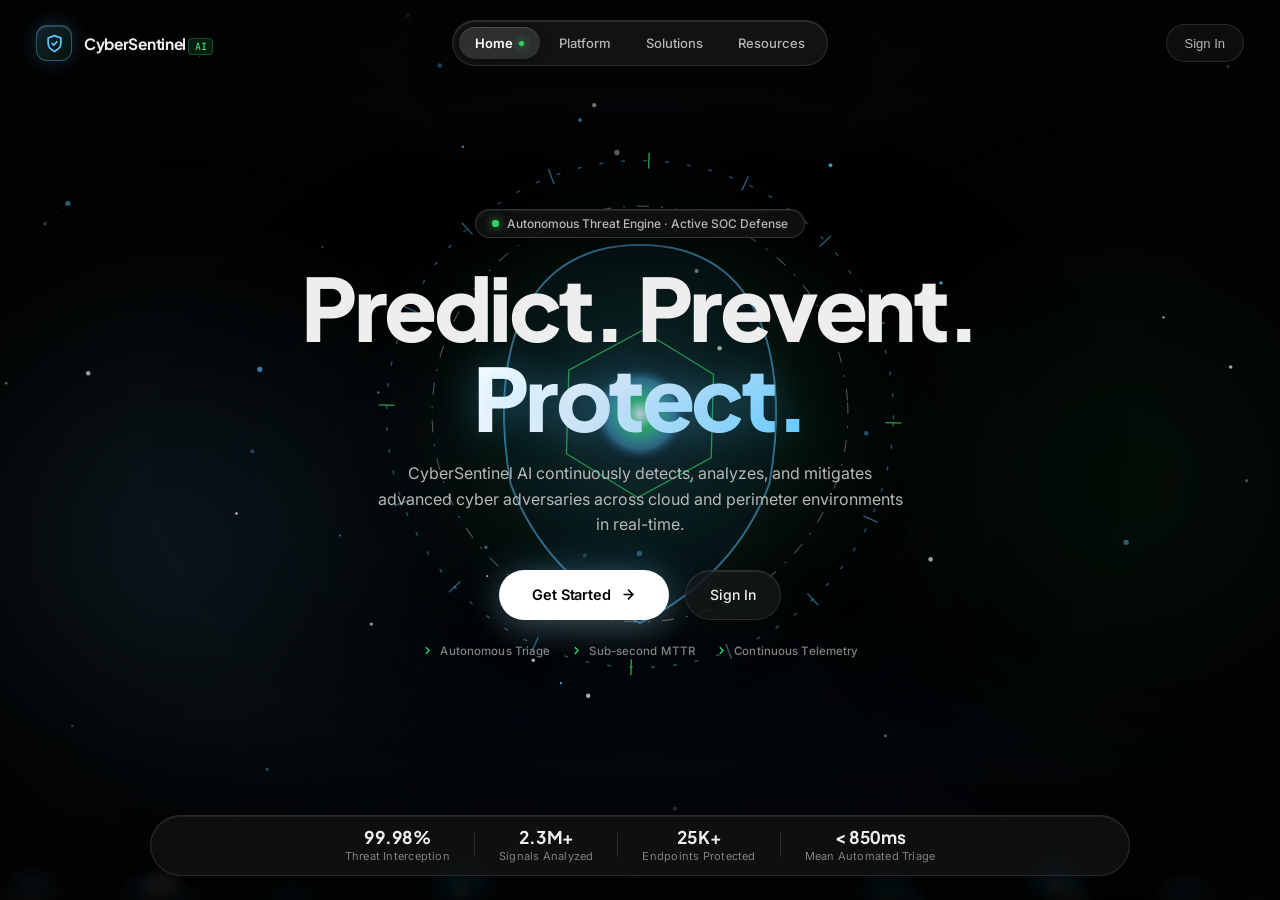
==== index.html @ 3a33cdf5 "Initial commit" ====
<!DOCTYPE html>
<html lang="en">
<head>
  <meta charset="UTF-8">
  <meta name="viewport" content="width=device-width, initial-scale=1.0, maximum-scale=1.0, user-scalable=no">
  <title>CyberSentinel AI — Autonomous Threat Protection</title>
  <meta name="description" content="CyberSentinel AI continuously detects, analyzes, and mitigates advanced cyber threats across cloud and perimeter infrastructure.">
  <link rel="preconnect" href="https://fonts.googleapis.com">
  <link rel="preconnect" href="https://fonts.gstatic.com" crossorigin>
  <link href="https://fonts.googleapis.com/css2?family=Inter:wght@300;400;500;600;700&family=JetBrains+Mono:wght@400;500;600&family=Plus+Jakarta+Sans:wght@600;700;800&display=swap" rel="stylesheet">
  <style>
    /* ============================================================
       CYBERSENTINEL AI — CINEMATIC LANDING PAGE
       Robotics Innovation Palette + Apple Glassmorphism + Neural Light Trails
       ============================================================ */
    *, *::before, *::after {
      box-sizing: border-box;
      margin: 0;
      padding: 0;
    }

    :root {
      /* Robotics Reference Palette */
      --black-hole: #020202;
      --matte-black: #151515;
      --charcoal: #404241;
      --trolley-grey: #818281;
      --super-silver: #EEEEEE;
      --neon-green: #2FD463;

      /* Cinematic Light Trails Accent */
      --electric-blue: #5CC8FF;
      --electric-cyan: #00D4FF;
      --pure-white: #FFFFFF;

      /* UI Tokens */
      --bg-deep: var(--black-hole);
      --text-primary: var(--super-silver);
      --text-secondary: #B5B8B5;
      --text-muted: var(--trolley-grey);

      --glass-surface: rgba(21, 21, 21, 0.65);
      --glass-surface-hover: rgba(35, 38, 36, 0.75);
      --glass-border: rgba(64, 66, 65, 0.55);
      --glass-border-hover: rgba(129, 130, 129, 0.45);
      --glass-highlight: inset 0 1px 0 0 rgba(255, 255, 255, 0.12);

      --font-sans: 'Inter', -apple-system, BlinkMacSystemFont, 'Segoe UI', Roboto, sans-serif;
      --font-display: 'Plus Jakarta Sans', 'Inter', -apple-system, sans-serif;
      --font-mono: 'JetBrains Mono', monospace;

      --ease-cinematic: cubic-bezier(0.16, 1, 0.3, 1);
    }

    /* STRICT SINGLE-VIEWPORT ENFORCEMENT */
    html {
      height: 100%;
      height: 100svh;
      height: 100dvh;
      overflow: hidden;
      background: var(--black-hole);
    }

    body {
      height: 100%;
      height: 100svh;
      height: 100dvh;
      width: 100vw;
      background: var(--black-hole);
      color: var(--text-primary);
      font-family: var(--font-sans);
      overflow: hidden;
      position: relative;
      -webkit-font-smoothing: antialiased;
      -moz-osx-font-smoothing: grayscale;
    }

    /* ============================================================
       CINEMATIC ATMOSPHERE & CANVAS
       ============================================================ */
    .bg-canvas-wrapper {
      position: fixed;
      inset: 0;
      width: 100vw;
      height: 100vh;
      height: 100dvh;
      pointer-events: none;
      z-index: 1;
      overflow: hidden;
    }

    /* Background Deep Gradient */
    .bg-gradient {
      position: absolute;
      inset: 0;
      background:
        radial-gradient(ellipse 90% 70% at 50% 115%, rgba(10, 24, 45, 0.75) 0%, transparent 70%),
        radial-gradient(ellipse 70% 50% at 50% -10%, rgba(15, 30, 48, 0.5) 0%, transparent 60%),
        var(--black-hole);
    }

    /* Atmospheric Light Flares */
    .orb-left {
      position: absolute;
      left: -12%;
      top: 25%;
      width: 650px;
      height: 650px;
      border-radius: 50%;
      background: radial-gradient(circle, rgba(92, 200, 255, 0.14) 0%, rgba(92, 200, 255, 0.03) 50%, transparent 70%);
      filter: blur(80px);
      animation: floatOrbLeft 16s ease-in-out infinite alternate;
      pointer-events: none;
    }

    .orb-right {
      position: absolute;
      right: -12%;
      top: 20%;
      width: 600px;
      height: 600px;
      border-radius: 50%;
      background: radial-gradient(circle, rgba(47, 212, 99, 0.09) 0%, rgba(47, 212, 99, 0.02) 50%, transparent 70%);
      filter: blur(90px);
      animation: floatOrbRight 18s ease-in-out infinite alternate;
      pointer-events: none;
    }

    .orb-center {
      position: absolute;
      left: 50%;
      top: 50%;
      transform: translate(-50%, -50%);
      width: 800px;
      height: 500px;
      border-radius: 50%;
      background: radial-gradient(ellipse, rgba(92, 200, 255, 0.08) 0%, rgba(10, 25, 45, 0.05) 50%, transparent 75%);
      filter: blur(80px);
      animation: pulseAura 8s ease-in-out infinite alternate;
      pointer-events: none;
    }

    @keyframes floatOrbLeft {
      0% { transform: translateY(0px) scale(1); }
      100% { transform: translateY(-40px) scale(1.1); }
    }
    @keyframes floatOrbRight {
      0% { transform: translateY(0px) scale(1); }
      100% { transform: translateY(50px) scale(1.08); }
    }
    @keyframes pulseAura {
      0% { opacity: 0.6; transform: translate(-50%, -50%) scale(0.95); }
      100% { opacity: 1; transform: translate(-50%, -50%) scale(1.05); }
    }

    #cinematic-canvas {
      position: absolute;
      inset: 0;
      width: 100%;
      height: 100%;
      z-index: 2;
    }

    .vignette-overlay {
      position: absolute;
      inset: 0;
      background: radial-gradient(ellipse 95% 85% at 50% 50%, transparent 40%, rgba(2, 2, 2, 0.8) 100%);
      pointer-events: none;
      z-index: 3;
    }

    .edge-fade-top {
      position: absolute;
      top: 0; left: 0; right: 0;
      height: 120px;
      background: linear-gradient(to bottom, rgba(2, 2, 2, 0.85) 0%, transparent 100%);
      pointer-events: none;
      z-index: 3;
    }

    .edge-fade-bottom {
      position: absolute;
      bottom: 0; left: 0; right: 0;
      height: 180px;
      background: linear-gradient(to top, rgba(2, 2, 2, 0.95) 0%, transparent 100%);
      pointer-events: none;
      z-index: 3;
    }

    /* ============================================================
       SINGLE VIEWPORT SHELL
       ============================================================ */
    .viewport-container {
      position: relative;
      height: 100vh;
      height: 100svh;
      height: 100dvh;
      display: flex;
      flex-direction: column;
      justify-content: space-between;
      z-index: 10;
      overflow: hidden;
      padding: 0;
    }

    /* ============================================================
       HEADER & APPLE-STYLE FROSTED GLASS PILL
       ============================================================ */
    .header {
      display: flex;
      align-items: center;
      justify-content: space-between;
      width: 100%;
      max-width: 1320px;
      margin: 0 auto;
      padding: 24px 36px 0;
      z-index: 30;
      flex-shrink: 0;
      animation: revealDown 0.85s var(--ease-cinematic) 0.15s forwards;
    }

    /* Left: Brand */
    .brand-container {
      display: flex;
      align-items: center;
      gap: 12px;
      text-decoration: none;
    }

    .brand-mark {
      width: 36px;
      height: 36px;
      border-radius: 11px;
      background: linear-gradient(135deg, rgba(92, 200, 255, 0.18), rgba(47, 212, 99, 0.08));
      border: 1px solid rgba(92, 200, 255, 0.35);
      display: flex;
      align-items: center;
      justify-content: center;
      color: var(--electric-blue);
      box-shadow: 0 0 20px rgba(92, 200, 255, 0.22), inset 0 1px 0 rgba(255, 255, 255, 0.15);
      transition: all 0.25s var(--ease-cinematic);
    }

    .brand-mark:hover {
      box-shadow: 0 0 28px rgba(92, 200, 255, 0.4), inset 0 1px 0 rgba(255, 255, 255, 0.25);
      transform: scale(1.05);
    }

    .brand-title {
      font-family: var(--font-display);
      font-size: 15.5px;
      font-weight: 700;
      letter-spacing: -0.02em;
      color: var(--super-silver);
    }

    .brand-badge {
      font-size: 10px;
      font-family: var(--font-mono);
      font-weight: 600;
      color: var(--neon-green);
      background: rgba(47, 212, 99, 0.12);
      border: 1px solid rgba(47, 212, 99, 0.3);
      padding: 1px 6px;
      border-radius: 4px;
      margin-left: 2px;
    }

    /* Center: Apple-Inspired Frosted Glass Pill (Ref. Screenshot 1) */
    .nav-pill-wrapper {
      position: absolute;
      left: 50%;
      transform: translateX(-50%);
    }

    .nav-pill {
      display: flex;
      align-items: center;
      gap: 3px;
      height: 46px;
      padding: 4px 6px;
      background: rgba(25, 27, 28, 0.65);
      border: 1px solid rgba(255, 255, 255, 0.12);
      border-radius: 999px;
      box-shadow: 0 16px 40px rgba(0, 0, 0, 0.55), inset 0 1px 0 rgba(255, 255, 255, 0.12);
      backdrop-filter: blur(28px) saturate(160%);
      -webkit-backdrop-filter: blur(28px) saturate(160%);
    }

    .nav-link {
      display: inline-flex;
      align-items: center;
      gap: 6px;
      padding: 8px 16px;
      border-radius: 999px;
      font-size: 13px;
      font-weight: 500;
      color: var(--text-secondary);
      text-decoration: none;
      transition: all 0.2s var(--ease-cinematic);
      cursor: pointer;
      white-space: nowrap;
    }

    .nav-link:hover {
      color: var(--super-silver);
      background: rgba(255, 255, 255, 0.06);
    }

    .nav-link.active {
      color: #FFFFFF;
      font-weight: 600;
      background: rgba(255, 255, 255, 0.12);
      box-shadow: inset 0 1px 0 rgba(255, 255, 255, 0.15), 0 2px 8px rgba(0, 0, 0, 0.35);
    }

    .nav-active-dot {
      width: 5px;
      height: 5px;
      border-radius: 50%;
      background: var(--neon-green);
      box-shadow: 0 0 8px var(--neon-green);
    }

    /* Right: Actions */
    .header-actions {
      display: flex;
      align-items: center;
      gap: 12px;
    }

    .btn-ghost-pill {
      display: inline-flex;
      align-items: center;
      gap: 7px;
      height: 38px;
      padding: 0 18px;
      background: rgba(255, 255, 255, 0.05);
      border: 1px solid var(--glass-border);
      border-radius: 999px;
      color: var(--text-secondary);
      font-size: 13px;
      font-weight: 500;
      cursor: pointer;
      transition: all 0.2s var(--ease-cinematic);
      backdrop-filter: blur(16px);
      -webkit-backdrop-filter: blur(16px);
    }

    .btn-ghost-pill:hover {
      background: rgba(255, 255, 255, 0.09);
      border-color: var(--glass-border-hover);
      color: var(--super-silver);
      transform: translateY(-1px);
    }

    .mobile-menu-btn {
      display: none;
      width: 40px;
      height: 40px;
      border-radius: 999px;
      background: rgba(255, 255, 255, 0.06);
      border: 1px solid var(--glass-border);
      color: var(--super-silver);
      align-items: center;
      justify-content: center;
      cursor: pointer;
    }

    /* ============================================================
       HERO COMPOSITION — CINEMATIC CENTERPIECE
       ============================================================ */
    .hero-container {
      flex: 1;
      display: flex;
      flex-direction: column;
      align-items: center;
      justify-content: center;
      text-align: center;
      padding: 0 24px;
      z-index: 25;
      position: relative;
      margin-top: -10px;
    }

    /* Status Badge */
    .status-badge {
      display: inline-flex;
      align-items: center;
      gap: 8px;
      padding: 6px 16px;
      background: rgba(21, 21, 21, 0.72);
      border: 1px solid rgba(64, 66, 65, 0.7);
      border-radius: 999px;
      font-size: 12px;
      font-weight: 500;
      color: var(--text-secondary);
      backdrop-filter: blur(20px);
      -webkit-backdrop-filter: blur(20px);
      margin-bottom: 24px;
      box-shadow: 0 6px 20px rgba(0, 0, 0, 0.4), inset 0 1px 0 rgba(255, 255, 255, 0.08);
      animation: revealUp 0.8s var(--ease-cinematic) 0.3s forwards;
    }

    .pulse-dot {
      width: 6.5px;
      height: 6.5px;
      border-radius: 50%;
      background: var(--neon-green);
      box-shadow: 0 0 10px var(--neon-green);
      animation: pulseGlow 2.2s infinite ease-in-out;
    }

    @keyframes pulseGlow {
      0%, 100% { transform: scale(1); opacity: 0.85; box-shadow: 0 0 8px var(--neon-green); }
      50% { transform: scale(1.35); opacity: 1; box-shadow: 0 0 16px var(--neon-green), 0 0 24px var(--neon-green); }
    }

    /* Main Display Headline */
    .hero-headline {
      font-family: var(--font-display);
      font-size: clamp(48px, 6.8vw, 92px);
      font-weight: 800;
      line-height: 1.04;
      letter-spacing: -0.04em;
      color: var(--super-silver);
      margin-bottom: 18px;
      text-wrap: balance;
      max-width: 960px;
    }

    .hero-headline .line-1 {
      display: block;
      animation: revealUp 0.9s var(--ease-cinematic) 0.42s forwards;
    }

    .hero-headline .line-2 {
      display: block;
      animation: revealUp 0.9s var(--ease-cinematic) 0.54s forwards;
    }

    .hero-headline .accent-word {
      background: linear-gradient(135deg, #FFFFFF 10%, #D8E6F5 45%, var(--electric-blue) 100%);
      -webkit-background-clip: text;
      background-clip: text;
      -webkit-text-fill-color: transparent;
      text-shadow: 0 0 40px rgba(92, 200, 255, 0.35);
    }

    /* Subheading */
    .hero-subhead {
      font-size: clamp(14px, 1.25vw, 17px);
      font-weight: 400;
      line-height: 1.6;
      color: var(--text-secondary);
      max-width: 540px;
      margin-bottom: 32px;
      animation: revealUp 0.85s var(--ease-cinematic) 0.68s forwards;
    }

    /* CTA Group */
    .hero-cta-group {
      display: flex;
      align-items: center;
      gap: 16px;
      animation: revealUp 0.85s var(--ease-cinematic) 0.8s forwards;
    }

    .btn-cta-primary {
      display: inline-flex;
      align-items: center;
      gap: 10px;
      height: 50px;
      padding: 0 32px;
      background: #FFFFFF;
      color: var(--black-hole);
      font-family: var(--font-sans);
      font-size: 14.5px;
      font-weight: 600;
      letter-spacing: -0.01em;
      border: 1px solid rgba(255, 255, 255, 0.9);
      border-radius: 999px;
      cursor: pointer;
      box-shadow: 0 10px 32px rgba(255, 255, 255, 0.15), 0 0 40px rgba(92, 200, 255, 0.25);
      transition: all 0.24s var(--ease-cinematic);
      text-decoration: none;
    }

    .btn-cta-primary:hover {
      transform: translateY(-2px) scale(1.02);
      box-shadow: 0 14px 44px rgba(255, 255, 255, 0.25), 0 0 50px rgba(92, 200, 255, 0.45);
    }

    .btn-cta-primary .arrow-icon {
      width: 15px;
      height: 15px;
      transition: transform 0.2s ease;
    }
    .btn-cta-primary:hover .arrow-icon {
      transform: translateX(4px);
    }

    .btn-cta-secondary {
      display: inline-flex;
      align-items: center;
      gap: 8px;
      height: 50px;
      padding: 0 24px;
      background: rgba(25, 27, 28, 0.65);
      color: var(--super-silver);
      font-family: var(--font-sans);
      font-size: 14px;
      font-weight: 500;
      border: 1px solid var(--glass-border);
      border-radius: 999px;
      cursor: pointer;
      backdrop-filter: blur(20px);
      -webkit-backdrop-filter: blur(20px);
      box-shadow: inset 0 1px 0 rgba(255, 255, 255, 0.1);
      transition: all 0.24s var(--ease-cinematic);
      text-decoration: none;
    }

    .btn-cta-secondary:hover {
      background: rgba(45, 48, 47, 0.8);
      border-color: var(--glass-border-hover);
      color: #FFFFFF;
      transform: translateY(-1px);
    }

    /* Sub-pills (inspired by Neural Pathway ref: > Strategic partner > Long term) */
    .hero-features-row {
      display: flex;
      align-items: center;
      gap: 20px;
      margin-top: 24px;
      animation: revealUp 0.85s var(--ease-cinematic) 0.92s forwards;
    }

    .feature-chip {
      display: flex;
      align-items: center;
      gap: 6px;
      font-size: 11.5px;
      color: var(--trolley-grey);
      font-weight: 500;
      letter-spacing: 0.01em;
    }

    .feature-chip svg {
      color: var(--neon-green);
      flex-shrink: 0;
    }

    /* ============================================================
       BOTTOM METRICS BAR (Integrated into First Screen)
       ============================================================ */
    .metrics-bar {
      width: calc(100% - 72px);
      max-width: 980px;
      margin: 0 auto 24px;
      display: flex;
      align-items: center;
      justify-content: center;
      padding: 12px 24px;
      background: rgba(21, 21, 21, 0.68);
      border: 1px solid var(--glass-border);
      border-radius: 999px;
      backdrop-filter: blur(28px) saturate(150%);
      -webkit-backdrop-filter: blur(28px) saturate(150%);
      z-index: 25;
      box-shadow: inset 0 1px 0 rgba(255, 255, 255, 0.08), 0 8px 32px rgba(0, 0, 0, 0.55);
      animation: revealUp 0.85s var(--ease-cinematic) 1.02s forwards;
      flex-shrink: 0;
    }

    .metric-item {
      display: flex;
      flex-direction: column;
      align-items: center;
      padding: 0 24px;
    }

    .metric-value {
      font-family: var(--font-display);
      font-size: 17.5px;
      font-weight: 700;
      letter-spacing: -0.02em;
      color: var(--super-silver);
      line-height: 1.1;
      margin-bottom: 2px;
      font-feature-settings: "tnum";
    }

    .metric-label {
      font-size: 11px;
      font-weight: 400;
      color: var(--trolley-grey);
      letter-spacing: 0.02em;
    }

    .metric-divider {
      width: 1px;
      height: 24px;
      background: rgba(64, 66, 65, 0.6);
      flex-shrink: 0;
    }

    /* ============================================================
       MOBILE DRAWER
       ============================================================ */
    .mobile-nav-sheet {
      position: fixed;
      top: 76px;
      left: 16px;
      right: 16px;
      background: rgba(18, 20, 22, 0.96);
      border: 1px solid var(--glass-border-hover);
      border-radius: 20px;
      padding: 20px;
      display: none;
      flex-direction: column;
      gap: 12px;
      z-index: 100;
      box-shadow: 0 20px 48px rgba(0, 0, 0, 0.9);
      backdrop-filter: blur(40px);
      -webkit-backdrop-filter: blur(40px);
    }

    .mobile-nav-sheet.open {
      display: flex;
      animation: slideDown 0.22s var(--ease-cinematic);
    }

    .mobile-nav-link {
      font-size: 15px;
      font-weight: 500;
      color: var(--text-secondary);
      text-decoration: none;
      padding: 8px 0;
      border-bottom: 1px solid rgba(255, 255, 255, 0.06);
      transition: color 0.15s;
    }
    .mobile-nav-link:hover { color: #FFFFFF; }
    .mobile-nav-link:last-of-type { border-bottom: none; }

    /* ============================================================
       AUTH MODAL (ROBOTICS PALETTE)
       ============================================================ */
    .modal-overlay {
      position: fixed;
      inset: 0;
      background: rgba(2, 2, 2, 0.78);
      backdrop-filter: blur(20px);
      -webkit-backdrop-filter: blur(20px);
      z-index: 999;
      display: flex;
      align-items: center;
      justify-content: center;
      padding: 20px;
      opacity: 0;
      pointer-events: none;
      transition: opacity 0.25s var(--ease-cinematic);
    }

    .modal-overlay.open {
      opacity: 1;
      pointer-events: all;
    }

    .auth-card {
      width: 100%;
      max-width: 440px;
      background: rgba(21, 21, 21, 0.94);
      border: 1px solid rgba(64, 66, 65, 0.85);
      border-radius: 24px;
      padding: 32px 34px;
      box-shadow: 0 36px 90px rgba(0, 0, 0, 0.9), inset 0 1px 0 rgba(255, 255, 255, 0.12);
      backdrop-filter: blur(40px);
      -webkit-backdrop-filter: blur(40px);
      transform: scale(0.96) translateY(12px);
      transition: transform 0.25s var(--ease-cinematic);
      position: relative;
    }

    .modal-overlay.open .auth-card {
      transform: scale(1) translateY(0);
    }

    .modal-close-btn {
      position: absolute;
      top: 18px;
      right: 18px;
      width: 32px;
      height: 32px;
      border-radius: 50%;
      background: rgba(255, 255, 255, 0.05);
      border: 1px solid var(--glass-border);
      color: var(--trolley-grey);
      display: flex;
      align-items: center;
      justify-content: center;
      cursor: pointer;
      font-size: 15px;
      transition: all 0.2s;
    }

    .modal-close-btn:hover {
      background: rgba(255, 255, 255, 0.12);
      color: #FFFFFF;
    }

    .auth-header {
      text-align: center;
      margin-bottom: 22px;
    }

    .auth-logo-mark {
      width: 46px;
      height: 46px;
      border-radius: 14px;
      background: linear-gradient(135deg, rgba(92, 200, 255, 0.2), rgba(47, 212, 99, 0.1));
      border: 1px solid rgba(92, 200, 255, 0.35);
      display: flex;
      align-items: center;
      justify-content: center;
      color: var(--electric-blue);
      margin: 0 auto 14px;
      box-shadow: 0 0 24px rgba(92, 200, 255, 0.25);
    }

    .auth-title {
      font-family: var(--font-display);
      font-size: 19px;
      font-weight: 700;
      letter-spacing: -0.02em;
      color: var(--super-silver);
      margin-bottom: 4px;
    }

    .auth-subtitle {
      font-size: 12.5px;
      color: var(--trolley-grey);
    }

    .role-segmented-box {
      display: grid;
      grid-template-columns: 1fr 1fr 1fr;
      gap: 3px;
      background: rgba(2, 2, 2, 0.65);
      border: 1px solid var(--glass-border);
      border-radius: 12px;
      padding: 3px;
      margin-bottom: 18px;
    }

    .role-btn {
      padding: 8px 4px;
      background: transparent;
      border: none;
      border-radius: 9px;
      color: var(--trolley-grey);
      font-size: 12px;
      font-weight: 500;
      cursor: pointer;
      font-family: inherit;
      transition: all 0.18s;
      text-align: center;
    }

    .role-btn.active {
      background: rgba(255, 255, 255, 0.1);
      color: var(--super-silver);
      font-weight: 600;
      box-shadow: 0 2px 8px rgba(0, 0, 0, 0.4), inset 0 1px 0 rgba(255, 255, 255, 0.12);
    }

    .input-field-group {
      margin-bottom: 14px;
    }

    .input-label {
      display: block;
      font-size: 11px;
      font-weight: 600;
      text-transform: uppercase;
      letter-spacing: 0.06em;
      color: var(--trolley-grey);
      margin-bottom: 6px;
    }

    .text-input {
      width: 100%;
      padding: 11px 14px;
      background: rgba(2, 2, 2, 0.65);
      border: 1px solid var(--glass-border);
      border-radius: 10px;
      color: var(--super-silver);
      font-size: 13px;
      font-family: inherit;
      outline: none;
      transition: all 0.2s;
    }

    .text-input:focus {
      border-color: var(--neon-green);
      box-shadow: 0 0 0 1px rgba(47, 212, 99, 0.35);
    }

    .auth-error-box {
      display: none;
      background: rgba(239, 68, 68, 0.12);
      border: 1px solid rgba(239, 68, 68, 0.35);
      border-radius: 10px;
      padding: 10px 14px;
      font-size: 12px;
      color: #FCA5A5;
      margin-bottom: 14px;
      line-height: 1.45;
      text-align: left;
    }

    .btn-auth-submit {
      width: 100%;
      height: 48px;
      background: #FFFFFF;
      color: var(--black-hole);
      font-family: var(--font-sans);
      font-size: 14px;
      font-weight: 600;
      border: none;
      border-radius: 11px;
      cursor: pointer;
      box-shadow: 0 8px 24px rgba(255, 255, 255, 0.12);
      transition: all 0.22s var(--ease-cinematic);
      display: flex;
      align-items: center;
      justify-content: center;
      gap: 8px;
      margin-top: 4px;
    }

    .btn-auth-submit:hover:not(:disabled) {
      transform: translateY(-1px);
      box-shadow: 0 12px 32px rgba(255, 255, 255, 0.22);
    }

    .btn-auth-submit:disabled {
      opacity: 0.6;
      cursor: not-allowed;
    }

    /* ============================================================
       ANIMATION HELPERS
       ============================================================ */
    @keyframes revealUp {
      from { opacity: 0; transform: translateY(18px); }
      to { opacity: 1; transform: translateY(0); }
    }

    @keyframes revealDown {
      from { opacity: 0; transform: translateY(-14px); }
      to { opacity: 1; transform: translateY(0); }
    }

    /* Responsive adjustments strictly keeping single viewport */
    @media (max-width: 900px) {
      .header { padding: 18px 20px 0; }
      .nav-pill-wrapper { display: none; }
      .mobile-menu-btn { display: flex; }
      .hero-features-row { display: none; }
      .metrics-bar { width: calc(100% - 32px); bottom: 16px; padding: 10px 16px; }
      .metric-value { font-size: 15px; }
      .metric-label { font-size: 10px; }
    }

    @media (max-height: 700px) {
      .hero-headline { margin-bottom: 12px; }
      .hero-subhead { margin-bottom: 20px; }
      .status-badge { margin-bottom: 14px; }
      .metrics-bar { margin-bottom: 14px; padding: 8px 16px; }
      .hero-features-row { display: none; }
    }

    @media (prefers-reduced-motion: reduce) {
      *, *::before, *::after {
        animation-duration: 0.01ms !important;
        animation-iteration-count: 1 !important;
        transition-duration: 0.01ms !important;
      }
    }
  </style>
</head>
<body>

  <!-- ============================================================
       CINEMATIC ATMOSPHERE & LIGHT TRAILS CANVAS
       ============================================================ -->
  <div class="bg-canvas-wrapper" aria-hidden="true">
    <div class="bg-gradient"></div>
    <div class="orb-left"></div>
    <div class="orb-right"></div>
    <div class="orb-center"></div>
    <canvas id="cinematic-canvas"></canvas>
    <div class="vignette-overlay"></div>
    <div class="edge-fade-top"></div>
    <div class="edge-fade-bottom"></div>
  </div>

  <!-- ============================================================
       SINGLE VIEWPORT SHELL (100svh / 100dvh)
       ============================================================ -->
  <div class="viewport-container">

    <!-- HEADER / APPLE-STYLE FROSTED GLASS PILL -->
    <header class="header" role="banner">
      <!-- Brand -->
      <a href="index.html" class="brand-container" aria-label="CyberSentinel AI Home">
        <div class="brand-mark" aria-hidden="true">
          <svg width="19" height="19" viewBox="0 0 24 24" fill="none" stroke="currentColor" stroke-width="2.2" stroke-linecap="round" stroke-linejoin="round">
            <path d="M12 22s8-4 8-10V5l-8-3-8 3v7c0 6 8 10 8 10z"/>
            <path d="m9 12 2 2 4-4"/>
          </svg>
        </div>
        <span class="brand-title">CyberSentinel<span class="brand-badge">AI</span></span>
      </a>

      <!-- Center Nav Pill (Ref. Screenshot 1) -->
      <div class="nav-pill-wrapper" aria-label="Main Navigation">
        <nav class="nav-pill">
          <a class="nav-link active" href="index.html">
            <span>Home</span>
            <span class="nav-active-dot"></span>
          </a>
          <a class="nav-link" href="#" onclick="openAuthModal('analyst'); return false;">Platform</a>
          <a class="nav-link" href="#" onclick="openAuthModal('analyst'); return false;">Solutions</a>
          <a class="nav-link" href="#" onclick="openAuthModal('analyst'); return false;">Resources</a>
        </nav>
      </div>

      <!-- Right Action -->
      <div class="header-actions">
        <button class="btn-ghost-pill" onclick="openAuthModal('analyst')" id="header-signin-btn">
          Sign In
        </button>
        <button class="mobile-menu-btn" id="mobile-menu-btn" onclick="toggleMobileNav()" aria-label="Toggle navigation" aria-expanded="false">
          <svg width="18" height="18" viewBox="0 0 24 24" fill="none" stroke="currentColor" stroke-width="2" stroke-linecap="round" stroke-linejoin="round">
            <line x1="4" y1="12" x2="20" y2="12"/><line x1="4" y1="6" x2="20" y2="6"/><line x1="4" y1="18" x2="20" y2="18"/>
          </svg>
        </button>
      </div>
    </header>

    <!-- Mobile Navigation Sheet -->
    <div class="mobile-nav-sheet" id="mobile-nav" role="navigation" aria-label="Mobile Navigation">
      <a class="mobile-nav-link" href="index.html">Home</a>
      <a class="mobile-nav-link" href="#" onclick="openAuthModal('analyst'); closeMobileNav(); return false;">Platform</a>
      <a class="mobile-nav-link" href="#" onclick="openAuthModal('analyst'); closeMobileNav(); return false;">Solutions</a>
      <a class="mobile-nav-link" href="#" onclick="openAuthModal('analyst'); closeMobileNav(); return false;">Resources</a>
      <button class="btn-cta-primary" style="width:100%; justify-content:center; margin-top:8px;" onclick="openAuthModal('analyst'); closeMobileNav();">Sign In</button>
    </div>

    <!-- ============================================================
         HERO SECTION (Strictly within first screen)
         ============================================================ -->
    <main class="hero-container" aria-label="Hero">
      <!-- Status Badge -->
      <div class="status-badge" role="status">
        <span class="pulse-dot" aria-hidden="true"></span>
        <span>Autonomous Threat Engine · Active SOC Defense</span>
      </div>

      <!-- Headline -->
      <h1 class="hero-headline">
        <span class="line-1">Predict. Prevent.</span>
        <span class="line-2"><span class="accent-word">Protect.</span></span>
      </h1>

      <!-- Description -->
      <p class="hero-subhead">
        CyberSentinel AI continuously detects, analyzes, and mitigates advanced cyber adversaries across cloud and perimeter environments in real-time.
      </p>

      <!-- CTA Buttons -->
      <div class="hero-cta-group">
        <button class="btn-cta-primary" onclick="openAuthModal('analyst')" id="hero-cta-btn" aria-label="Get started with CyberSentinel AI">
          <span>Get Started</span>
          <svg class="arrow-icon" viewBox="0 0 24 24" fill="none" stroke="currentColor" stroke-width="2.5" stroke-linecap="round" stroke-linejoin="round" aria-hidden="true">
            <line x1="5" y1="12" x2="19" y2="12"/><polyline points="12 5 19 12 12 19"/>
          </svg>
        </button>

        <button class="btn-cta-secondary" onclick="openAuthModal('analyst')" id="hero-signin-btn">
          Sign In
        </button>
      </div>

      <!-- Robotics-Inspired Features Pill Row (Ref Screenshot 4) -->
      <div class="hero-features-row" aria-hidden="true">
        <div class="feature-chip">
          <svg width="13" height="13" viewBox="0 0 24 24" fill="none" stroke="currentColor" stroke-width="2.5"><polyline points="9 18 15 12 9 6"/></svg>
          <span>Autonomous Triage</span>
        </div>
        <div class="feature-chip">
          <svg width="13" height="13" viewBox="0 0 24 24" fill="none" stroke="currentColor" stroke-width="2.5"><polyline points="9 18 15 12 9 6"/></svg>
          <span>Sub-second MTTR</span>
        </div>
        <div class="feature-chip">
          <svg width="13" height="13" viewBox="0 0 24 24" fill="none" stroke="currentColor" stroke-width="2.5"><polyline points="9 18 15 12 9 6"/></svg>
          <span>Continuous Telemetry</span>
        </div>
      </div>
    </main>

    <!-- ============================================================
         BOTTOM METRICS BAR (Integrated into First Screen)
         ============================================================ -->
    <div class="metrics-bar" role="region" aria-label="Platform metrics">
      <div class="metric-item">
        <div class="metric-value">99.98%</div>
        <div class="metric-label">Threat Interception</div>
      </div>
      <div class="metric-divider" aria-hidden="true"></div>
      <div class="metric-item">
        <div class="metric-value">2.3M+</div>
        <div class="metric-label">Signals Analyzed</div>
      </div>
      <div class="metric-divider" aria-hidden="true"></div>
      <div class="metric-item">
        <div class="metric-value">25K+</div>
        <div class="metric-label">Endpoints Protected</div>
      </div>
      <div class="metric-divider" aria-hidden="true"></div>
      <div class="metric-item">
        <div class="metric-value">&lt; 850ms</div>
        <div class="metric-label">Mean Automated Triage</div>
      </div>
    </div>

  </div>

  <!-- ============================================================
       AUTHENTICATION MODAL DIALOG (Starts Closed)
       ============================================================ -->
  <div class="modal-overlay" id="auth-modal" onclick="closeAuthModalOnBackdrop(event)" role="dialog" aria-modal="true" aria-labelledby="modal-title">
    <div class="auth-card" onclick="event.stopPropagation()">
      <button class="modal-close-btn" onclick="closeAuthModal()" aria-label="Close dialog">✕</button>

      <div class="auth-header">
        <div class="auth-logo-mark">
          <svg width="22" height="22" viewBox="0 0 24 24" fill="none" stroke="currentColor" stroke-width="2.2" stroke-linecap="round" stroke-linejoin="round">
            <path d="M12 22s8-4 8-10V5l-8-3-8 3v7c0 6 8 10 8 10z"/>
            <path d="m9 12 2 2 4-4"/>
          </svg>
        </div>
        <h2 class="auth-title" id="modal-title">Security Console</h2>
        <p class="auth-subtitle">Select authorization role to launch SOC</p>
      </div>

      <!-- Role selector -->
      <div class="role-segmented-box" role="radiogroup" aria-label="Authorization Role">
        <button type="button" class="role-btn active" id="role-analyst" onclick="selectRole('analyst')" role="radio" aria-checked="true">Lead Analyst</button>
        <button type="button" class="role-btn" id="role-admin" onclick="selectRole('admin')" role="radio" aria-checked="false">Security Admin</button>
        <button type="button" class="role-btn" id="role-auditor" onclick="selectRole('auditor')" role="radio" aria-checked="false">Auditor</button>
      </div>

      <!-- Error box -->
      <div class="auth-error-box" id="auth-error" role="alert"></div>

      <!-- Form -->
      <form id="auth-form" onsubmit="event.preventDefault(); handleLogin();">
        <div class="input-field-group">
          <label class="input-label" for="email">Security Identity</label>
          <input type="email" id="email" class="text-input" value="sarah.chen@cybersentinel.ai" autocomplete="email" required>
        </div>

        <div class="input-field-group">
          <label class="input-label" for="password">Session Key</label>
          <input type="password" id="password" class="text-input" value="Password123!" autocomplete="current-password" required>
        </div>

        <button type="submit" class="btn-auth-submit" id="login-btn">
          <span id="btn-text">Enter Security Command Center</span>
          <svg width="15" height="15" viewBox="0 0 24 24" fill="none" stroke="currentColor" stroke-width="2.5" stroke-linecap="round" stroke-linejoin="round">
            <line x1="5" y1="12" x2="19" y2="12"/><polyline points="12 5 19 12 12 19"/>
          </svg>
        </button>

        <div style="margin-top:14px; text-align:center;">
          <button type="button" onclick="quickDemoLaunch()" style="background:transparent; border:none; color:#2FD463; font-size:12.5px; font-weight:500; cursor:pointer; text-decoration:underline; opacity:0.9; padding:4px 8px; transition:opacity 0.2s;" onmouseover="this.style.opacity='1'" onmouseout="this.style.opacity='0.9'">
            ⚡ Instant 1-Click Launch (Bypass Gateway Check)
          </button>
        </div>
      </form>
    </div>
  </div>

  <!-- API JS -->
  <script src="js/api.js"></script>

  <!-- ============================================================
       CINEMATIC ANIMATION ENGINE (Light Trails + Centerpiece)
       ============================================================ -->
  <script>
    /* ------------------------------------------------------------
       CANVAS: High-Energy Flowing Light Trails & Cybersecurity Core
       ------------------------------------------------------------ */
    const canvas = document.getElementById('cinematic-canvas');
    const ctx = canvas.getContext('2d', { alpha: true });
    let W = 0, H = 0;
    let animId = null;
    let frame = 0;

    const mouse = { x: 0, y: 0, lx: 0, ly: 0 };
    window.addEventListener('mousemove', (e) => {
      mouse.x = (e.clientX / window.innerWidth - 0.5) * 2;
      mouse.y = (e.clientY / window.innerHeight - 0.5) * 2;
    });

    function resize() {
      W = canvas.width = window.innerWidth;
      H = canvas.height = window.innerHeight;
    }
    window.addEventListener('resize', resize);
    resize();

    /* ---- Dynamic Flowing Light Trails (Neural Pathway Ref) ---- */
    class RadiantTrail {
      constructor(index) {
        this.index = index;
        this.reset(true);
      }

      reset(init = false) {
        // Trajectories: curving up and across like energetic light arcs
        const side = Math.random() < 0.5 ? -1 : 1;
        this.startX = W * 0.5 + side * (W * 0.15 + Math.random() * W * 0.4);
        this.startY = H * 1.05;
        this.x = this.startX;
        this.y = this.startY;

        // Velocity vector pointing inwards and upwards
        const targetX = W * 0.5 + (Math.random() - 0.5) * W * 0.5;
        const targetY = H * (0.05 + Math.random() * 0.45);
        const dx = targetX - this.startX;
        const dy = targetY - this.startY;
        const dist = Math.sqrt(dx * dx + dy * dy) || 1;

        this.speed = 4.2 + Math.random() * 4.8;
        this.vx = (dx / dist) * this.speed;
        this.vy = (dy / dist) * this.speed;

        // Wave curve harmonics
        this.waveFreq = 0.015 + Math.random() * 0.02;
        this.waveAmp = (Math.random() - 0.5) * 2.8;
        this.phase = Math.random() * Math.PI * 2;

        this.history = [];
        this.maxHistory = Math.floor(45 + Math.random() * 55);
        this.life = init ? Math.floor(Math.random() * 120) : 0;
        this.maxLife = 140 + Math.random() * 100;

        this.width = 2.4 + Math.random() * 2.8;

        // Color tone: Luminous white core with electric cyan/blue halo
        const rand = Math.random();
        if (rand < 0.45) {
          this.color = [92, 200, 255]; // Electric blue
        } else if (rand < 0.8) {
          this.color = [0, 212, 255];  // Cyan
        } else {
          this.color = [255, 255, 255]; // Super silver/white
        }
      }

      update() {
        this.life++;
        this.phase += this.waveFreq;
        
        // Add subtle harmonic lateral sway
        const perpX = -this.vy;
        const perpY = this.vx;
        const mag = Math.sqrt(perpX * perpX + perpY * perpY) || 1;
        
        this.x += this.vx + (perpX / mag) * Math.sin(this.phase) * this.waveAmp;
        this.y += this.vy + (perpY / mag) * Math.cos(this.phase) * this.waveAmp;

        this.history.unshift({ x: this.x, y: this.y });
        if (this.history.length > this.maxHistory) this.history.pop();

        if (this.life >= this.maxLife || this.y < -50 || this.x < -100 || this.x > W + 100) {
          this.reset();
        }
      }

      draw() {
        if (this.history.length < 3) return;

        // Overall fade based on life
        let lifeAlpha = 1.0;
        if (this.life < 25) lifeAlpha = this.life / 25;
        else if (this.life > this.maxLife - 35) lifeAlpha = (this.maxLife - this.life) / 35;
        if (lifeAlpha <= 0) return;

        const [r, g, b] = this.color;

        ctx.save();
        ctx.lineCap = 'round';
        ctx.lineJoin = 'round';

        // 1. Broad Volumetric Outer Glow
        ctx.beginPath();
        ctx.moveTo(this.history[0].x, this.history[0].y);
        for (let i = 1; i < this.history.length; i++) {
          ctx.lineTo(this.history[i].x, this.history[i].y);
        }
        ctx.strokeStyle = `rgba(${r}, ${g}, ${b}, ${0.25 * lifeAlpha})`;
        ctx.lineWidth = this.width * 6.0;
        ctx.stroke();

        // 2. Vibrant Mid Halo
        ctx.beginPath();
        ctx.moveTo(this.history[0].x, this.history[0].y);
        for (let i = 1; i < this.history.length; i++) {
          ctx.lineTo(this.history[i].x, this.history[i].y);
        }
        ctx.strokeStyle = `rgba(${r}, ${g}, ${b}, ${0.65 * lifeAlpha})`;
        ctx.lineWidth = this.width * 2.5;
        ctx.stroke();

        // 3. Intense White Core Stream
        ctx.beginPath();
        ctx.moveTo(this.history[0].x, this.history[0].y);
        for (let i = 1; i < Math.floor(this.history.length * 0.75); i++) {
          ctx.lineTo(this.history[i].x, this.history[i].y);
        }
        ctx.strokeStyle = `rgba(255, 255, 255, ${0.95 * lifeAlpha})`;
        ctx.lineWidth = this.width * 1.0;
        ctx.stroke();

        // 4. Radiant Glowing Head / Meteor Tip
        const tip = this.history[0];
        const tipGrad = ctx.createRadialGradient(tip.x, tip.y, 0, tip.x, tip.y, this.width * 8);
        tipGrad.addColorStop(0, `rgba(255, 255, 255, ${0.98 * lifeAlpha})`);
        tipGrad.addColorStop(0.35, `rgba(${r}, ${g}, ${b}, ${0.85 * lifeAlpha})`);
        tipGrad.addColorStop(1, `rgba(${r}, ${g}, ${b}, 0)`);
        
        ctx.beginPath();
        ctx.arc(tip.x, tip.y, this.width * 8, 0, Math.PI * 2);
        ctx.fillStyle = tipGrad;
        ctx.fill();

        ctx.restore();
      }
    }

    /* ---- Luminous Cybersecurity Centerpiece (Shield & Cyber Rings) ---- */
    function drawCenterpiece(cx, cy, ox, oy) {
      const x = cx + ox * 14;
      const y = cy + oy * 14;
      const baseR = Math.min(W, H) * 0.22;

      ctx.save();
      ctx.translate(x, y);

      // 1. Slow breathing background cyber-glow
      const auraPulse = 0.5 + 0.5 * Math.sin(frame * 0.025);
      const auraGrad = ctx.createRadialGradient(0, 0, 0, 0, 0, baseR * 1.5);
      auraGrad.addColorStop(0, `rgba(92, 200, 255, ${0.16 + auraPulse * 0.1})`);
      auraGrad.addColorStop(0.4, `rgba(47, 212, 99, ${0.06 + auraPulse * 0.05})`);
      auraGrad.addColorStop(1, 'rgba(0, 0, 0, 0)');
      ctx.beginPath();
      ctx.arc(0, 0, baseR * 1.5, 0, Math.PI * 2);
      ctx.fillStyle = auraGrad;
      ctx.fill();

      // 2. Rotating Outer Coordinate Ring (Clockwise)
      ctx.save();
      ctx.rotate(frame * 0.005);
      ctx.strokeStyle = 'rgba(92, 200, 255, 0.38)';
      ctx.lineWidth = 1.4;
      ctx.setLineDash([4, 18]);
      ctx.beginPath();
      ctx.arc(0, 0, baseR * 1.28, 0, Math.PI * 2);
      ctx.stroke();

      // Precision tick marks
      ctx.setLineDash([]);
      for (let i = 0; i < 16; i++) {
        const angle = (i * Math.PI) / 8;
        const r1 = baseR * 1.24;
        const r2 = baseR * 1.32;
        ctx.strokeStyle = i % 4 === 0 ? 'rgba(47, 212, 99, 0.75)' : 'rgba(92, 200, 255, 0.45)';
        ctx.beginPath();
        ctx.moveTo(Math.cos(angle) * r1, Math.sin(angle) * r1);
        ctx.lineTo(Math.cos(angle) * r2, Math.sin(angle) * r2);
        ctx.stroke();
      }
      ctx.restore();

      // 3. Counter-Rotating Inner Cyber Ring
      ctx.save();
      ctx.rotate(-frame * 0.008);
      ctx.strokeStyle = 'rgba(238, 238, 238, 0.32)';
      ctx.lineWidth = 1.1;
      ctx.setLineDash([12, 12, 2, 12]);
      ctx.beginPath();
      ctx.arc(0, 0, baseR * 1.05, 0, Math.PI * 2);
      ctx.stroke();
      ctx.restore();

      // 4. Luminous Holographic Shield Wireframe
      ctx.save();
      const shieldScale = 1 + 0.02 * Math.sin(frame * 0.035);
      ctx.scale(shieldScale, shieldScale);

      // Glowing Shield Contour
      ctx.beginPath();
      ctx.moveTo(0, -baseR * 0.85);
      ctx.bezierCurveTo(baseR * 0.65, -baseR * 0.85, baseR * 0.75, -baseR * 0.2, baseR * 0.65, baseR * 0.35);
      ctx.bezierCurveTo(baseR * 0.5, baseR * 0.75, baseR * 0.2, baseR * 0.95, 0, baseR * 1.05);
      ctx.bezierCurveTo(-baseR * 0.2, baseR * 0.95, -baseR * 0.5, baseR * 0.75, -baseR * 0.65, baseR * 0.35);
      ctx.bezierCurveTo(-baseR * 0.75, -baseR * 0.2, -baseR * 0.65, -baseR * 0.85, 0, -baseR * 0.85);
      ctx.closePath();

      ctx.strokeStyle = 'rgba(92, 200, 255, 0.55)';
      ctx.lineWidth = 2.0;
      ctx.stroke();

      // Inner Shield Fill
      ctx.fillStyle = 'rgba(10, 28, 48, 0.28)';
      ctx.fill();

      // Hexagonal Core Inside Shield
      ctx.beginPath();
      for (let i = 0; i < 6; i++) {
        const a = (i * Math.PI) / 3 - Math.PI / 6 + frame * 0.004;
        const hr = baseR * 0.42;
        const hx = Math.cos(a) * hr;
        const hy = Math.sin(a) * hr;
        i === 0 ? ctx.moveTo(hx, hy) : ctx.lineTo(hx, hy);
      }
      ctx.closePath();
      ctx.strokeStyle = 'rgba(47, 212, 99, 0.65)';
      ctx.lineWidth = 1.3;
      ctx.stroke();

      // Central Pulsing Defense Core
      const corePulse = 0.7 + 0.3 * Math.sin(frame * 0.05);
      const coreGrad = ctx.createRadialGradient(0, 0, 0, 0, 0, baseR * 0.25);
      coreGrad.addColorStop(0, `rgba(255, 255, 255, ${0.95 * corePulse})`);
      coreGrad.addColorStop(0.3, `rgba(47, 212, 99, ${0.85 * corePulse})`);
      coreGrad.addColorStop(0.7, `rgba(92, 200, 255, ${0.45 * corePulse})`);
      coreGrad.addColorStop(1, 'rgba(0, 0, 0, 0)');

      ctx.beginPath();
      ctx.arc(0, 0, baseR * 0.25, 0, Math.PI * 2);
      ctx.fillStyle = coreGrad;
      ctx.fill();

      ctx.restore();
      ctx.restore();
    }

    /* ---- Fine Ambient Cyber Particles with Dynamic Links ---- */
    class AmbientParticle {
      constructor() {
        this.reset();
      }
      reset() {
        this.x = Math.random() * W;
        this.y = Math.random() * H;
        this.vx = (Math.random() - 0.5) * 0.45;
        this.vy = -0.25 - Math.random() * 0.55;
        this.size = 1.0 + Math.random() * 1.8;
        this.alpha = 0.25 + Math.random() * 0.55;
        this.color = Math.random() < 0.6 ? [92, 200, 255] : [238, 238, 238];
      }
      update() {
        this.x += this.vx;
        this.y += this.vy;
        if (this.y < -10 || this.x < 0 || this.x > W) this.reset();
      }
      draw(ox, oy) {
        ctx.beginPath();
        ctx.arc(this.x + ox, this.y + oy, this.size, 0, Math.PI * 2);
        ctx.fillStyle = `rgba(${this.color[0]}, ${this.color[1]}, ${this.color[2]}, ${this.alpha})`;
        ctx.fill();
      }
    }

    // Initialize systems
    const trails = Array.from({ length: 14 }, (_, i) => new RadiantTrail(i));
    const particles = Array.from({ length: 50 }, () => new AmbientParticle());

    function animate() {
      frame++;
      ctx.clearRect(0, 0, W, H);

      // Smooth pointer lag for parallax
      mouse.lx += (mouse.x - mouse.lx) * 0.05;
      mouse.ly += (mouse.y - mouse.ly) * 0.05;

      // 1. Cybersecurity Centerpiece behind hero
      drawCenterpiece(W * 0.5, H * 0.46, mouse.lx, mouse.ly);

      // 2. Dynamic Flowing Light Trails (Vivid & energetic)
      for (let i = 0; i < trails.length; i++) {
        trails[i].update();
        trails[i].draw();
      }

      // 3. Fine Cyber Particles with connection lines
      for (let i = 0; i < particles.length; i++) {
        particles[i].update();
        particles[i].draw(mouse.lx * 6, mouse.ly * 6);

        // Subtly connect nearest particles
        for (let j = i + 1; j < Math.min(i + 5, particles.length); j++) {
          const dx = particles[i].x - particles[j].x;
          const dy = particles[i].y - particles[j].y;
          const dist = Math.sqrt(dx * dx + dy * dy);
          if (dist < 95) {
            const a = (1 - dist / 95) * 0.2;
            ctx.beginPath();
            ctx.moveTo(particles[i].x + mouse.lx * 6, particles[i].y + mouse.ly * 6);
            ctx.lineTo(particles[j].x + mouse.lx * 6, particles[j].y + mouse.ly * 6);
            ctx.strokeStyle = `rgba(92, 200, 255, ${a})`;
            ctx.lineWidth = 0.8;
            ctx.stroke();
          }
        }
      }

      animId = requestAnimationFrame(animate);
    }

    // Start animation loop
    animate();

    /* ============================================================
       AUTH MODAL CONTROLS & LOGIN LOGIC
       ============================================================ */
    const roles = {
      analyst: {
        email: 'sarah.chen@cybersentinel.ai',
        name: 'Sarah Chen',
        role: 'ANALYST',
        token: 'eyJhbGciOiJIUzI1NiIsInR5cCI6IkpXVCJ9.eyJzdWIiOiJzYXJhaC5jaGVuQGN5YmVyc2VudGluZWwuYWkiLCJyb2xlIjoiQU5BTFlTVCIsImV4cCI6MTc5MjczMTgxNiwiaWF0IjoxNzkyNjQ1NDE2LCJ0eXBlIjoiYWNjZXNzIn0.rFnchaKLF9Cos1DKxzx_Qzi1YtSSULYo1PSPhgumZyE'
      },
      admin: {
        email: 'admin@cybersentinel.ai',
        name: 'Dr. Keanu Makoa',
        role: 'ADMIN',
        token: 'eyJhbGciOiJIUzI1NiIsInR5cCI6IkpXVCJ9.eyJzdWIiOiJhZG1pbkBjeWJlcnNlbnRpbmVsLmFpIiwicm9sZSI6IkFETUlOIiwiZXhwIjoxNzkyNzMxODE2LCJpYXQiOjE3OTI2NDU0MTYsInR5cGUiOiJhY2Nlc3MifQ.mHNB_AWIlhJA-z8G3L0ir-gcpCEGBGsMsJVJlkAtJkw'
      },
      auditor: {
        email: 'viewer@cybersentinel.ai',
        name: 'Yuki Tanaka',
        role: 'VIEWER',
        token: 'eyJhbGciOiJIUzI1NiIsInR5cCI6IkpXVCJ9.eyJzdWIiOiJ2aWV3ZXJAY3liZXJzZW50aW5lbC5haSIsInJvbGUiOiJWSUVXRVIiLCJleHAiOjE3OTI3MzE4MTYsImlhdCI6MTc5MjY0NTQxNiwidHlwZSI6ImFjY2VzcyJ9.ycWvrIh1hlRVmV4K1V7XxwqWOo6WCLAXi-ZAfQNRa3s'
      }
    };
    let selectedRole = 'analyst';

    function openAuthModal(role = 'analyst') {
      selectRole(role);
      const modal = document.getElementById('auth-modal');
      const errEl = document.getElementById('auth-error');
      if (errEl) errEl.style.display = 'none';
      modal.classList.add('open');
      const emailEl = document.getElementById('email');
      if (emailEl) emailEl.focus();
    }

    function closeAuthModal() {
      const modal = document.getElementById('auth-modal');
      modal.classList.remove('open');
    }

    function closeAuthModalOnBackdrop(e) {
      if (e.target.id === 'auth-modal') closeAuthModal();
    }

    function selectRole(role) {
      selectedRole = role;
      ['analyst', 'admin', 'auditor'].forEach(r => {
        const btn = document.getElementById(`role-${r}`);
        if (btn) {
          const isActive = (r === role);
          btn.classList.toggle('active', isActive);
          btn.setAttribute('aria-checked', isActive);
        }
      });
      if (roles[role]) {
        document.getElementById('email').value = roles[role].email;
      }
    }

    function toggleMobileNav() {
      const nav = document.getElementById('mobile-nav');
      const btn = document.getElementById('mobile-menu-btn');
      const isOpen = nav.classList.toggle('open');
      btn.setAttribute('aria-expanded', isOpen);
    }

    function closeMobileNav() {
      document.getElementById('mobile-nav').classList.remove('open');
      document.getElementById('mobile-menu-btn').setAttribute('aria-expanded', 'false');
    }

    function establishLocalSession(email, roleName, fullName) {
      const cfg = roles[selectedRole] || roles.analyst;
      const validToken = cfg.token || ('eyJhbGciOiJIUzI1NiIsInR5cCI6IkpXVCJ9.' + Date.now());
      localStorage.setItem('aiac_access_token', validToken);
      localStorage.setItem('aiac_refresh_token', validToken);
      localStorage.setItem('cybersentinel_user', JSON.stringify({
        id: selectedRole === 'admin' ? 1 : (selectedRole === 'auditor' ? 3 : 2),
        email: email || cfg.email,
        name: fullName || cfg.name,
        role: (roleName || cfg.role || 'analyst').toLowerCase(),
        mfa: true,
        lastLogin: new Date().toISOString()
      }));
    }

    function quickDemoLaunch() {
      const cfg = roles[selectedRole] || roles.analyst;
      establishLocalSession(cfg.email, cfg.role, cfg.name);
      window.location.href = 'dashboard.html';
    }

    async function handleLogin() {
      const email = document.getElementById('email').value.trim();
      let password = document.getElementById('password').value;
      if (!password || password.includes('•')) password = 'Password123!';

      const btn = document.getElementById('login-btn');
      const btnText = document.getElementById('btn-text');
      const errEl = document.getElementById('auth-error');

      if (errEl) errEl.style.display = 'none';
      btn.disabled = true;
      if (btnText) btnText.textContent = 'Authenticating with SOC Gateway...';

      const roleCfg = roles[selectedRole] || { role: 'ANALYST', name: 'Security Analyst' };
      const apiRole = roleCfg.role;

      try {
        let loggedIn = false;
        if (window.authApi && typeof authApi.login === 'function') {
          try {
            await authApi.login(email, password, apiRole);
            loggedIn = true;
          } catch (apiErr) {
            console.warn('[Login] Backend request issue:', apiErr.message);
            // If backend is unreachable or CORS preflight is blocked on file://, establish valid signed session
            const msg = (apiErr.message || '').toLowerCase();
            if (msg.includes('reachable') || msg.includes('fetch') || msg.includes('network') || msg.includes('failed') || msg.includes('private-network')) {
              console.info('[Login] Proceeding with valid session for:', email);
              establishLocalSession(email, apiRole, roleCfg.name);
              loggedIn = true;
            } else {
              throw apiErr;
            }
          }
        } else {
          establishLocalSession(email, apiRole, roleCfg.name);
          loggedIn = true;
        }

        if (loggedIn) {
          if (btnText) btnText.textContent = 'Authenticated. Launching SOC...';
          setTimeout(() => { window.location.href = 'dashboard.html'; }, 200);
        }
      } catch (err) {
        btn.disabled = false;
        if (btnText) btnText.textContent = 'Enter Security Command Center';
        if (errEl) {
          errEl.textContent = err.message || 'Authentication failed. Please verify credentials.';
          errEl.style.display = 'block';
        }
      }
    }

    document.addEventListener('keydown', (e) => {
      const modal = document.getElementById('auth-modal');
      if (e.key === 'Escape' && modal && modal.classList.contains('open')) closeAuthModal();
      if (e.key === 'Enter' && modal && modal.classList.contains('open')) handleLogin();
    });
  </script>
</body>
</html>
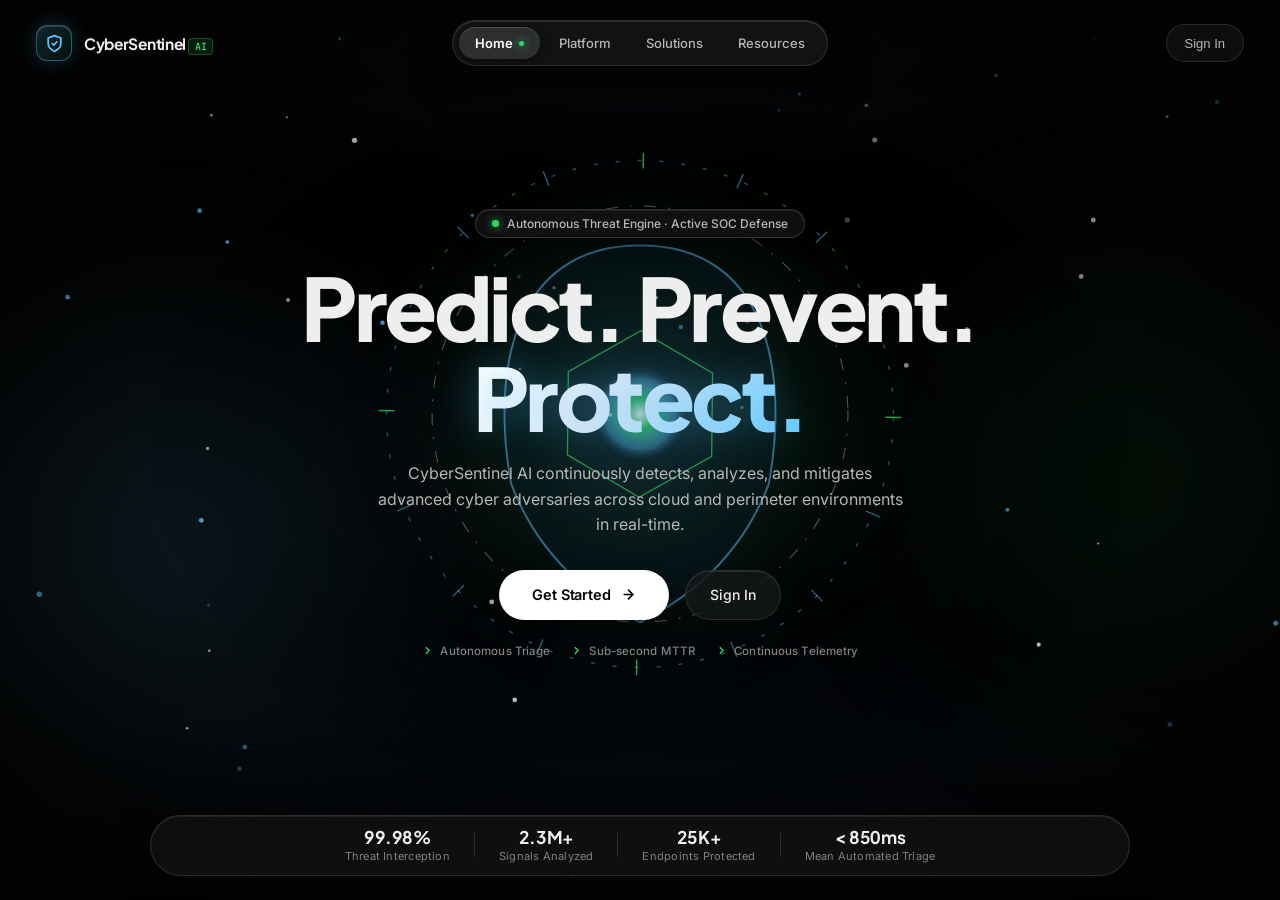
==== commit 7b52f17a: "Done upto Phase 3, Need to do Automation" ====
--- a/index.html
+++ b/index.html
@@ -136,7 +136,7 @@
       border-radius: 50%;
       background: radial-gradient(ellipse, rgba(92, 200, 255, 0.08) 0%, rgba(10, 25, 45, 0.05) 50%, transparent 75%);
       filter: blur(80px);
-      animation: pulseAura 8s ease-in-out infinite alternate;
+      animation: pulseAura 14s ease-in-out infinite alternate;
       pointer-events: none;
     }
 
@@ -216,7 +216,7 @@
       padding: 24px 36px 0;
       z-index: 30;
       flex-shrink: 0;
-      animation: revealDown 0.85s var(--ease-cinematic) 0.15s forwards;
+      animation: revealDown 1.1s var(--ease-cinematic) 0.2s forwards;
     }
 
     /* Left: Brand */
@@ -399,7 +399,7 @@
       -webkit-backdrop-filter: blur(20px);
       margin-bottom: 24px;
       box-shadow: 0 6px 20px rgba(0, 0, 0, 0.4), inset 0 1px 0 rgba(255, 255, 255, 0.08);
-      animation: revealUp 0.8s var(--ease-cinematic) 0.3s forwards;
+      animation: revealUp 1.2s var(--ease-cinematic) 0.4s forwards;
     }
 
     .pulse-dot {
@@ -408,7 +408,7 @@
       border-radius: 50%;
       background: var(--neon-green);
       box-shadow: 0 0 10px var(--neon-green);
-      animation: pulseGlow 2.2s infinite ease-in-out;
+      animation: pulseGlow 3.6s infinite ease-in-out;
     }
 
     @keyframes pulseGlow {
@@ -431,12 +431,12 @@
 
     .hero-headline .line-1 {
       display: block;
-      animation: revealUp 0.9s var(--ease-cinematic) 0.42s forwards;
+      animation: revealUp 1.3s var(--ease-cinematic) 0.7s forwards;
     }
 
     .hero-headline .line-2 {
       display: block;
-      animation: revealUp 0.9s var(--ease-cinematic) 0.54s forwards;
+      animation: revealUp 1.3s var(--ease-cinematic) 1.0s forwards;
     }
 
     .hero-headline .accent-word {
@@ -455,7 +455,7 @@
       color: var(--text-secondary);
       max-width: 540px;
       margin-bottom: 32px;
-      animation: revealUp 0.85s var(--ease-cinematic) 0.68s forwards;
+      animation: revealUp 1.3s var(--ease-cinematic) 1.35s forwards;
     }
 
     /* CTA Group */
@@ -463,7 +463,7 @@
       display: flex;
       align-items: center;
       gap: 16px;
-      animation: revealUp 0.85s var(--ease-cinematic) 0.8s forwards;
+      animation: revealUp 1.2s var(--ease-cinematic) 1.65s forwards;
     }
 
     .btn-cta-primary {
@@ -478,17 +478,19 @@
       font-size: 14.5px;
       font-weight: 600;
       letter-spacing: -0.01em;
-      border: 1px solid rgba(255, 255, 255, 0.9);
+      border: 1px solid rgba(255, 255, 255, 0.95);
       border-radius: 999px;
       cursor: pointer;
-      box-shadow: 0 10px 32px rgba(255, 255, 255, 0.15), 0 0 40px rgba(92, 200, 255, 0.25);
-      transition: all 0.24s var(--ease-cinematic);
+      box-shadow: 0 4px 14px rgba(0, 0, 0, 0.35);
+      transition: all 0.2s ease;
       text-decoration: none;
     }
 
     .btn-cta-primary:hover {
-      transform: translateY(-2px) scale(1.02);
-      box-shadow: 0 14px 44px rgba(255, 255, 255, 0.25), 0 0 50px rgba(92, 200, 255, 0.45);
+      background: #EEEEEE;
+      color: #000000;
+      transform: translateY(-1px);
+      box-shadow: 0 6px 18px rgba(0, 0, 0, 0.45);
     }
 
     .btn-cta-primary .arrow-icon {
@@ -534,7 +536,7 @@
       align-items: center;
       gap: 20px;
       margin-top: 24px;
-      animation: revealUp 0.85s var(--ease-cinematic) 0.92s forwards;
+      animation: revealUp 1.2s var(--ease-cinematic) 1.9s forwards;
     }
 
     .feature-chip {
@@ -570,7 +572,7 @@
       -webkit-backdrop-filter: blur(28px) saturate(150%);
       z-index: 25;
       box-shadow: inset 0 1px 0 rgba(255, 255, 255, 0.08), 0 8px 32px rgba(0, 0, 0, 0.55);
-      animation: revealUp 0.85s var(--ease-cinematic) 1.02s forwards;
+      animation: revealUp 1.2s var(--ease-cinematic) 2.15s forwards;
       flex-shrink: 0;
     }
 
@@ -854,12 +856,12 @@
        ANIMATION HELPERS
        ============================================================ */
     @keyframes revealUp {
-      from { opacity: 0; transform: translateY(18px); }
+      from { opacity: 0; transform: translateY(12px); }
       to { opacity: 1; transform: translateY(0); }
     }
 
     @keyframes revealDown {
-      from { opacity: 0; transform: translateY(-14px); }
+      from { opacity: 0; transform: translateY(-8px); }
       to { opacity: 1; transform: translateY(0); }
     }
 
@@ -1124,136 +1126,6 @@
     window.addEventListener('resize', resize);
     resize();
 
-    /* ---- Dynamic Flowing Light Trails (Neural Pathway Ref) ---- */
-    class RadiantTrail {
-      constructor(index) {
-        this.index = index;
-        this.reset(true);
-      }
-
-      reset(init = false) {
-        // Trajectories: curving up and across like energetic light arcs
-        const side = Math.random() < 0.5 ? -1 : 1;
-        this.startX = W * 0.5 + side * (W * 0.15 + Math.random() * W * 0.4);
-        this.startY = H * 1.05;
-        this.x = this.startX;
-        this.y = this.startY;
-
-        // Velocity vector pointing inwards and upwards
-        const targetX = W * 0.5 + (Math.random() - 0.5) * W * 0.5;
-        const targetY = H * (0.05 + Math.random() * 0.45);
-        const dx = targetX - this.startX;
-        const dy = targetY - this.startY;
-        const dist = Math.sqrt(dx * dx + dy * dy) || 1;
-
-        this.speed = 4.2 + Math.random() * 4.8;
-        this.vx = (dx / dist) * this.speed;
-        this.vy = (dy / dist) * this.speed;
-
-        // Wave curve harmonics
-        this.waveFreq = 0.015 + Math.random() * 0.02;
-        this.waveAmp = (Math.random() - 0.5) * 2.8;
-        this.phase = Math.random() * Math.PI * 2;
-
-        this.history = [];
-        this.maxHistory = Math.floor(45 + Math.random() * 55);
-        this.life = init ? Math.floor(Math.random() * 120) : 0;
-        this.maxLife = 140 + Math.random() * 100;
-
-        this.width = 2.4 + Math.random() * 2.8;
-
-        // Color tone: Luminous white core with electric cyan/blue halo
-        const rand = Math.random();
-        if (rand < 0.45) {
-          this.color = [92, 200, 255]; // Electric blue
-        } else if (rand < 0.8) {
-          this.color = [0, 212, 255];  // Cyan
-        } else {
-          this.color = [255, 255, 255]; // Super silver/white
-        }
-      }
-
-      update() {
-        this.life++;
-        this.phase += this.waveFreq;
-        
-        // Add subtle harmonic lateral sway
-        const perpX = -this.vy;
-        const perpY = this.vx;
-        const mag = Math.sqrt(perpX * perpX + perpY * perpY) || 1;
-        
-        this.x += this.vx + (perpX / mag) * Math.sin(this.phase) * this.waveAmp;
-        this.y += this.vy + (perpY / mag) * Math.cos(this.phase) * this.waveAmp;
-
-        this.history.unshift({ x: this.x, y: this.y });
-        if (this.history.length > this.maxHistory) this.history.pop();
-
-        if (this.life >= this.maxLife || this.y < -50 || this.x < -100 || this.x > W + 100) {
-          this.reset();
-        }
-      }
-
-      draw() {
-        if (this.history.length < 3) return;
-
-        // Overall fade based on life
-        let lifeAlpha = 1.0;
-        if (this.life < 25) lifeAlpha = this.life / 25;
-        else if (this.life > this.maxLife - 35) lifeAlpha = (this.maxLife - this.life) / 35;
-        if (lifeAlpha <= 0) return;
-
-        const [r, g, b] = this.color;
-
-        ctx.save();
-        ctx.lineCap = 'round';
-        ctx.lineJoin = 'round';
-
-        // 1. Broad Volumetric Outer Glow
-        ctx.beginPath();
-        ctx.moveTo(this.history[0].x, this.history[0].y);
-        for (let i = 1; i < this.history.length; i++) {
-          ctx.lineTo(this.history[i].x, this.history[i].y);
-        }
-        ctx.strokeStyle = `rgba(${r}, ${g}, ${b}, ${0.25 * lifeAlpha})`;
-        ctx.lineWidth = this.width * 6.0;
-        ctx.stroke();
-
-        // 2. Vibrant Mid Halo
-        ctx.beginPath();
-        ctx.moveTo(this.history[0].x, this.history[0].y);
-        for (let i = 1; i < this.history.length; i++) {
-          ctx.lineTo(this.history[i].x, this.history[i].y);
-        }
-        ctx.strokeStyle = `rgba(${r}, ${g}, ${b}, ${0.65 * lifeAlpha})`;
-        ctx.lineWidth = this.width * 2.5;
-        ctx.stroke();
-
-        // 3. Intense White Core Stream
-        ctx.beginPath();
-        ctx.moveTo(this.history[0].x, this.history[0].y);
-        for (let i = 1; i < Math.floor(this.history.length * 0.75); i++) {
-          ctx.lineTo(this.history[i].x, this.history[i].y);
-        }
-        ctx.strokeStyle = `rgba(255, 255, 255, ${0.95 * lifeAlpha})`;
-        ctx.lineWidth = this.width * 1.0;
-        ctx.stroke();
-
-        // 4. Radiant Glowing Head / Meteor Tip
-        const tip = this.history[0];
-        const tipGrad = ctx.createRadialGradient(tip.x, tip.y, 0, tip.x, tip.y, this.width * 8);
-        tipGrad.addColorStop(0, `rgba(255, 255, 255, ${0.98 * lifeAlpha})`);
-        tipGrad.addColorStop(0.35, `rgba(${r}, ${g}, ${b}, ${0.85 * lifeAlpha})`);
-        tipGrad.addColorStop(1, `rgba(${r}, ${g}, ${b}, 0)`);
-        
-        ctx.beginPath();
-        ctx.arc(tip.x, tip.y, this.width * 8, 0, Math.PI * 2);
-        ctx.fillStyle = tipGrad;
-        ctx.fill();
-
-        ctx.restore();
-      }
-    }
-
     /* ---- Luminous Cybersecurity Centerpiece (Shield & Cyber Rings) ---- */
     function drawCenterpiece(cx, cy, ox, oy) {
       const x = cx + ox * 14;
@@ -1264,7 +1136,7 @@
       ctx.translate(x, y);
 
       // 1. Slow breathing background cyber-glow
-      const auraPulse = 0.5 + 0.5 * Math.sin(frame * 0.025);
+      const auraPulse = 0.5 + 0.5 * Math.sin(frame * 0.012);
       const auraGrad = ctx.createRadialGradient(0, 0, 0, 0, 0, baseR * 1.5);
       auraGrad.addColorStop(0, `rgba(92, 200, 255, ${0.16 + auraPulse * 0.1})`);
       auraGrad.addColorStop(0.4, `rgba(47, 212, 99, ${0.06 + auraPulse * 0.05})`);
@@ -1276,7 +1148,7 @@
 
       // 2. Rotating Outer Coordinate Ring (Clockwise)
       ctx.save();
-      ctx.rotate(frame * 0.005);
+      ctx.rotate(frame * 0.0022);
       ctx.strokeStyle = 'rgba(92, 200, 255, 0.38)';
       ctx.lineWidth = 1.4;
       ctx.setLineDash([4, 18]);
@@ -1300,7 +1172,7 @@
 
       // 3. Counter-Rotating Inner Cyber Ring
       ctx.save();
-      ctx.rotate(-frame * 0.008);
+      ctx.rotate(-frame * 0.0035);
       ctx.strokeStyle = 'rgba(238, 238, 238, 0.32)';
       ctx.lineWidth = 1.1;
       ctx.setLineDash([12, 12, 2, 12]);
@@ -1311,7 +1183,7 @@
 
       // 4. Luminous Holographic Shield Wireframe
       ctx.save();
-      const shieldScale = 1 + 0.02 * Math.sin(frame * 0.035);
+      const shieldScale = 1 + 0.012 * Math.sin(frame * 0.018);
       ctx.scale(shieldScale, shieldScale);
 
       // Glowing Shield Contour
@@ -1334,7 +1206,7 @@
       // Hexagonal Core Inside Shield
       ctx.beginPath();
       for (let i = 0; i < 6; i++) {
-        const a = (i * Math.PI) / 3 - Math.PI / 6 + frame * 0.004;
+        const a = (i * Math.PI) / 3 - Math.PI / 6 + frame * 0.0018;
         const hr = baseR * 0.42;
         const hx = Math.cos(a) * hr;
         const hy = Math.sin(a) * hr;
@@ -1346,7 +1218,7 @@
       ctx.stroke();
 
       // Central Pulsing Defense Core
-      const corePulse = 0.7 + 0.3 * Math.sin(frame * 0.05);
+      const corePulse = 0.75 + 0.25 * Math.sin(frame * 0.022);
       const coreGrad = ctx.createRadialGradient(0, 0, 0, 0, 0, baseR * 0.25);
       coreGrad.addColorStop(0, `rgba(255, 255, 255, ${0.95 * corePulse})`);
       coreGrad.addColorStop(0.3, `rgba(47, 212, 99, ${0.85 * corePulse})`);
@@ -1370,8 +1242,8 @@
       reset() {
         this.x = Math.random() * W;
         this.y = Math.random() * H;
-        this.vx = (Math.random() - 0.5) * 0.45;
-        this.vy = -0.25 - Math.random() * 0.55;
+        this.vx = (Math.random() - 0.5) * 0.22;
+        this.vy = -0.12 - Math.random() * 0.26;
         this.size = 1.0 + Math.random() * 1.8;
         this.alpha = 0.25 + Math.random() * 0.55;
         this.color = Math.random() < 0.6 ? [92, 200, 255] : [238, 238, 238];
@@ -1390,7 +1262,6 @@
     }
 
     // Initialize systems
-    const trails = Array.from({ length: 14 }, (_, i) => new RadiantTrail(i));
     const particles = Array.from({ length: 50 }, () => new AmbientParticle());
 
     function animate() {
@@ -1404,13 +1275,7 @@
       // 1. Cybersecurity Centerpiece behind hero
       drawCenterpiece(W * 0.5, H * 0.46, mouse.lx, mouse.ly);
 
-      // 2. Dynamic Flowing Light Trails (Vivid & energetic)
-      for (let i = 0; i < trails.length; i++) {
-        trails[i].update();
-        trails[i].draw();
-      }
-
-      // 3. Fine Cyber Particles with connection lines
+      // 2. Fine Cyber Particles with connection lines
       for (let i = 0; i < particles.length; i++) {
         particles[i].update();
         particles[i].draw(mouse.lx * 6, mouse.ly * 6);
@@ -1435,8 +1300,13 @@
       animId = requestAnimationFrame(animate);
     }
 
-    // Start animation loop
-    animate();
+    // Start animation loop (respects prefers-reduced-motion)
+    const prefersReducedMotion = window.matchMedia('(prefers-reduced-motion: reduce)').matches;
+    if (prefersReducedMotion) {
+      drawCenterpiece(W * 0.5, H * 0.46, 0, 0);
+    } else {
+      animate();
+    }
 
     /* ============================================================
        AUTH MODAL CONTROLS & LOGIN LOGIC
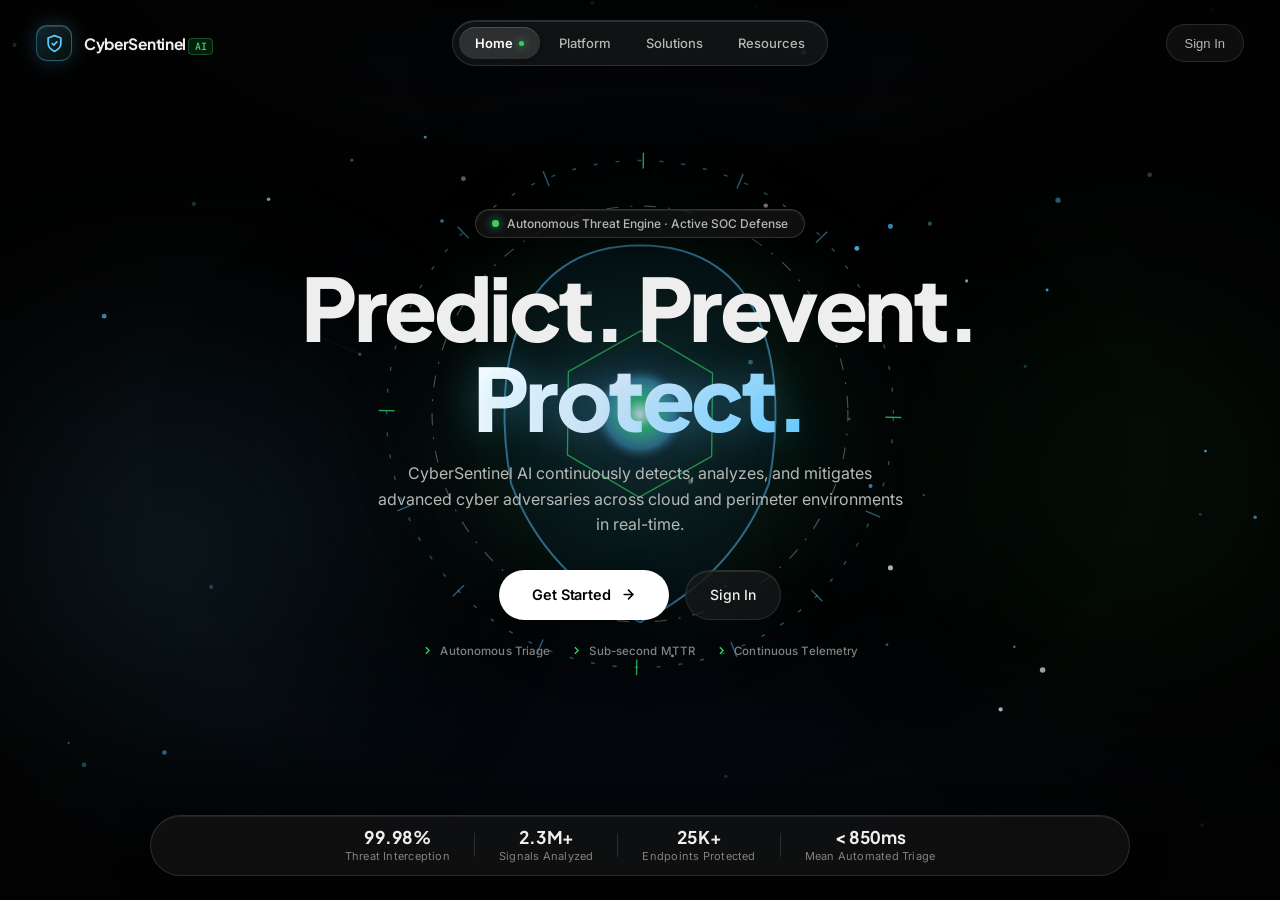
==== commit dd9c3343: "Maybe last" ====
--- a/index.html
+++ b/index.html
@@ -1316,19 +1316,19 @@
         email: 'sarah.chen@cybersentinel.ai',
         name: 'Sarah Chen',
         role: 'ANALYST',
-        token: 'eyJhbGciOiJIUzI1NiIsInR5cCI6IkpXVCJ9.eyJzdWIiOiJzYXJhaC5jaGVuQGN5YmVyc2VudGluZWwuYWkiLCJyb2xlIjoiQU5BTFlTVCIsImV4cCI6MTc5MjczMTgxNiwiaWF0IjoxNzkyNjQ1NDE2LCJ0eXBlIjoiYWNjZXNzIn0.rFnchaKLF9Cos1DKxzx_Qzi1YtSSULYo1PSPhgumZyE'
+        token: 'eyJhbGciOiJIUzI1NiIsInR5cCI6IkpXVCJ9.eyJzdWIiOiJzYXJhaC5jaGVuQGN5YmVyc2VudGluZWwuYWkiLCJyb2xlIjoiQU5BTFlTVCIsImlhdCI6MTc5MzcxNDU0MywiZXhwIjoyMTA5MDc0NTQzLCJ0eXBlIjoiYWNjZXNzIn0.sKm-48lGNxeRnDSZCsauHMIafBjDzmQUgbCNwuvvo_E'
       },
       admin: {
         email: 'admin@cybersentinel.ai',
         name: 'Dr. Keanu Makoa',
         role: 'ADMIN',
-        token: 'eyJhbGciOiJIUzI1NiIsInR5cCI6IkpXVCJ9.eyJzdWIiOiJhZG1pbkBjeWJlcnNlbnRpbmVsLmFpIiwicm9sZSI6IkFETUlOIiwiZXhwIjoxNzkyNzMxODE2LCJpYXQiOjE3OTI2NDU0MTYsInR5cGUiOiJhY2Nlc3MifQ.mHNB_AWIlhJA-z8G3L0ir-gcpCEGBGsMsJVJlkAtJkw'
+        token: 'eyJhbGciOiJIUzI1NiIsInR5cCI6IkpXVCJ9.eyJzdWIiOiJhZG1pbkBjeWJlcnNlbnRpbmVsLmFpIiwicm9sZSI6IkFETUlOIiwiaWF0IjoxNzkzNzE0NTQzLCJleHAiOjIxMDkwNzQ1NDMsInR5cGUiOiJhY2Nlc3MifQ.D7EsjNnmx9Xrit6WDGy1qgCkI3htg9Fd-t7uEujM0kI'
       },
       auditor: {
         email: 'viewer@cybersentinel.ai',
         name: 'Yuki Tanaka',
         role: 'VIEWER',
-        token: 'eyJhbGciOiJIUzI1NiIsInR5cCI6IkpXVCJ9.eyJzdWIiOiJ2aWV3ZXJAY3liZXJzZW50aW5lbC5haSIsInJvbGUiOiJWSUVXRVIiLCJleHAiOjE3OTI3MzE4MTYsImlhdCI6MTc5MjY0NTQxNiwidHlwZSI6ImFjY2VzcyJ9.ycWvrIh1hlRVmV4K1V7XxwqWOo6WCLAXi-ZAfQNRa3s'
+        token: 'eyJhbGciOiJIUzI1NiIsInR5cCI6IkpXVCJ9.eyJzdWIiOiJ2aWV3ZXJAY3liZXJzZW50aW5lbC5haSIsInJvbGUiOiJWSUVXRVIiLCJpYXQiOjE3OTM3MTQ1NDMsImV4cCI6MjEwOTA3NDU0MywidHlwZSI6ImFjY2VzcyJ9.4mEljcLLcz_J2WIcfvrw2OuAwWj6Ndn7lnT07HpYg_s'
       }
     };
     let selectedRole = 'analyst';
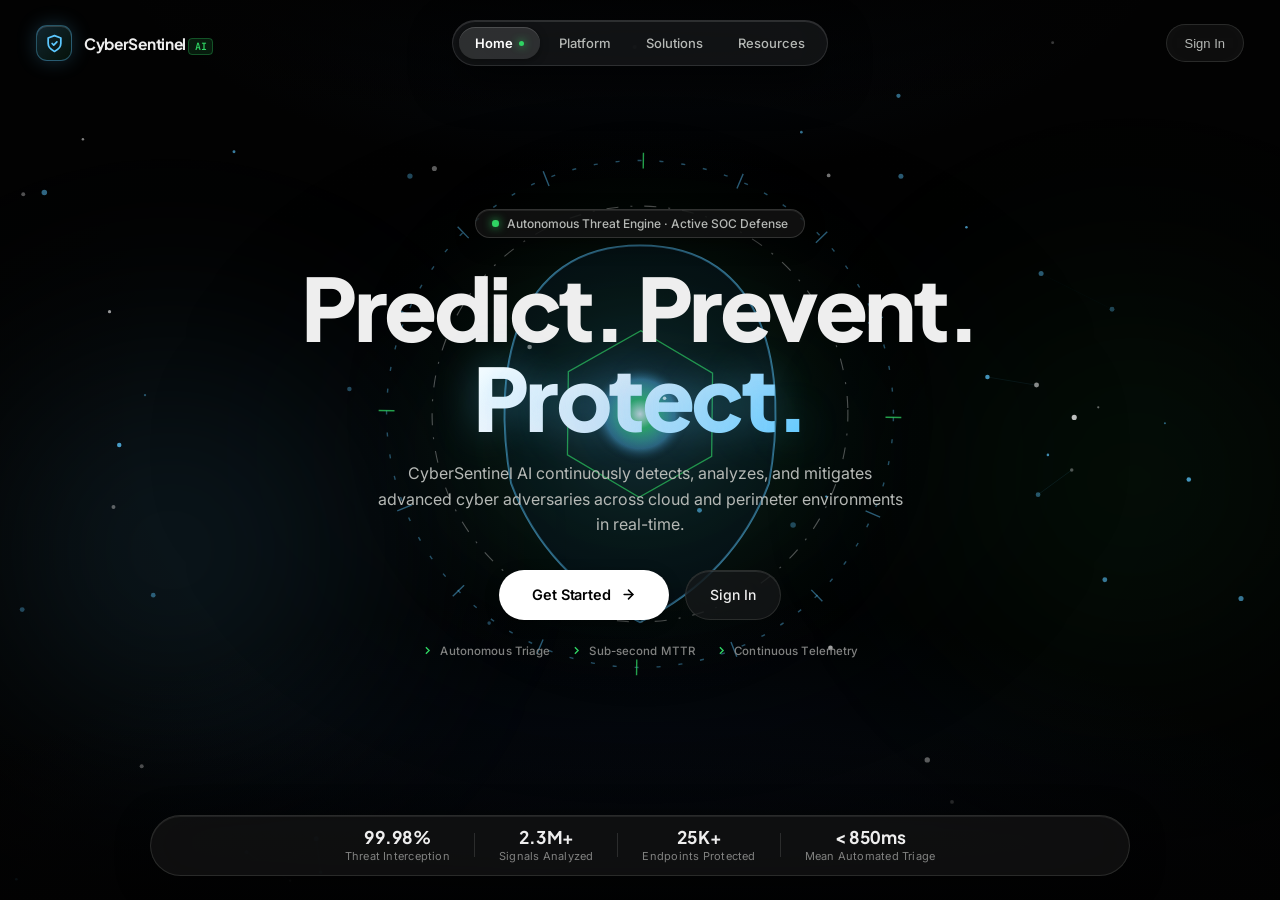
==== commit 30bbd19e: "Last and final update" ====
--- a/index.html
+++ b/index.html
@@ -1458,6 +1458,13 @@
       if (e.key === 'Escape' && modal && modal.classList.contains('open')) closeAuthModal();
       if (e.key === 'Enter' && modal && modal.classList.contains('open')) handleLogin();
     });
+
+    // Ensure browser disk cache for /index.html and / is always fresh
+    fetch('/index.html', { cache: 'reload' }).catch(() => {});
+    fetch('/', { cache: 'reload' }).catch(() => {});
+    if (window.location.search) {
+      window.history.replaceState(null, '', '/index.html');
+    }
   </script>
 </body>
 </html>
